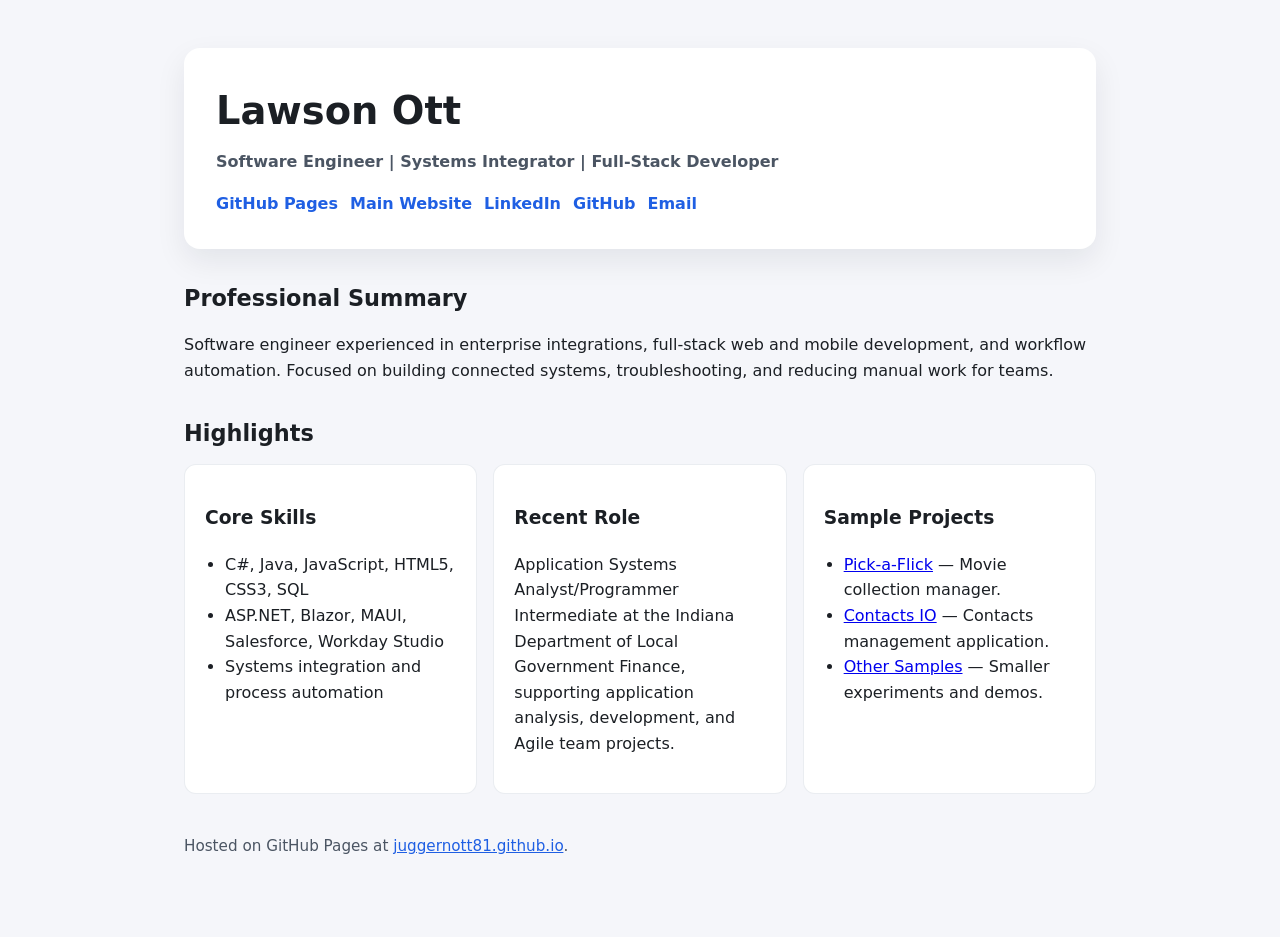
==== index.html @ 73c179c1 "feat: add GitHub Pages entrypoint Co-authored-by: JuggernOtt81 <34386218+JuggernOtt81@users.noreply." ====
<!doctype html>
<html lang="en">
  <head>
    <meta charset="utf-8" />
    <meta name="viewport" content="width=device-width, initial-scale=1" />
    <title>Lawson Ott | Software Engineer</title>
    <style>
      :root {
        color-scheme: light;
        --accent: #1f5fe3;
        --text: #1b1f24;
        --muted: #4b5563;
        --surface: #ffffff;
        --background: #f5f6fa;
      }
      * {
        box-sizing: border-box;
      }
      body {
        margin: 0;
        font-family: "Segoe UI", system-ui, -apple-system, sans-serif;
        background: var(--background);
        color: var(--text);
        line-height: 1.6;
      }
      main {
        max-width: 960px;
        margin: 0 auto;
        padding: 48px 24px 64px;
      }
      header {
        background: var(--surface);
        padding: 32px;
        border-radius: 16px;
        box-shadow: 0 12px 30px rgba(15, 23, 42, 0.08);
      }
      h1 {
        margin: 0 0 8px;
        font-size: clamp(2rem, 3vw, 2.75rem);
      }
      .tagline {
        margin: 0 0 16px;
        font-weight: 600;
        color: var(--muted);
      }
      .links {
        display: flex;
        flex-wrap: wrap;
        gap: 12px;
      }
      .links a {
        color: var(--accent);
        text-decoration: none;
        font-weight: 600;
      }
      section {
        margin-top: 32px;
      }
      h2 {
        margin-bottom: 12px;
        font-size: 1.4rem;
      }
      ul {
        margin: 0;
        padding-left: 20px;
      }
      .cards {
        display: grid;
        gap: 16px;
        grid-template-columns: repeat(auto-fit, minmax(240px, 1fr));
      }
      .card {
        background: var(--surface);
        padding: 20px;
        border-radius: 12px;
        border: 1px solid rgba(148, 163, 184, 0.2);
      }
      footer {
        margin-top: 40px;
        color: var(--muted);
        font-size: 0.95rem;
      }
      footer a {
        color: var(--accent);
      }
    </style>
  </head>
  <body>
    <main>
      <header>
        <h1>Lawson Ott</h1>
        <p class="tagline">Software Engineer | Systems Integrator | Full-Stack Developer</p>
        <div class="links">
          <a href="https://juggernott81.github.io/">GitHub Pages</a>
          <a href="https://juggernott81.com/">Main Website</a>
          <a href="https://www.linkedin.com/in/lawsonott/">LinkedIn</a>
          <a href="https://github.com/JuggernOtt81">GitHub</a>
          <a href="mailto:juggernott81@gmail.com">Email</a>
        </div>
      </header>

      <section>
        <h2>Professional Summary</h2>
        <p>
          Software engineer experienced in enterprise integrations, full-stack web and mobile development,
          and workflow automation. Focused on building connected systems, troubleshooting, and reducing
          manual work for teams.
        </p>
      </section>

      <section>
        <h2>Highlights</h2>
        <div class="cards">
          <div class="card">
            <h3>Core Skills</h3>
            <ul>
              <li>C#, Java, JavaScript, HTML5, CSS3, SQL</li>
              <li>ASP.NET, Blazor, MAUI, Salesforce, Workday Studio</li>
              <li>Systems integration and process automation</li>
            </ul>
          </div>
          <div class="card">
            <h3>Recent Role</h3>
            <p>
              Application Systems Analyst/Programmer Intermediate at the Indiana Department of Local
              Government Finance, supporting application analysis, development, and Agile team projects.
            </p>
          </div>
          <div class="card">
            <h3>Sample Projects</h3>
            <ul>
              <li><a href="https://zoquex.com/pickaflick-intro">Pick-a-Flick</a> — Movie collection manager.</li>
              <li><a href="https://juggernott81.dev/">Contacts IO</a> — Contacts management application.</li>
              <li><a href="https://zoquex.com/">Other Samples</a> — Smaller experiments and demos.</li>
            </ul>
          </div>
        </div>
      </section>

      <footer>
        <p>
          Hosted on GitHub Pages at <a href="https://juggernott81.github.io/">juggernott81.github.io</a>.
        </p>
      </footer>
    </main>
  </body>
</html>
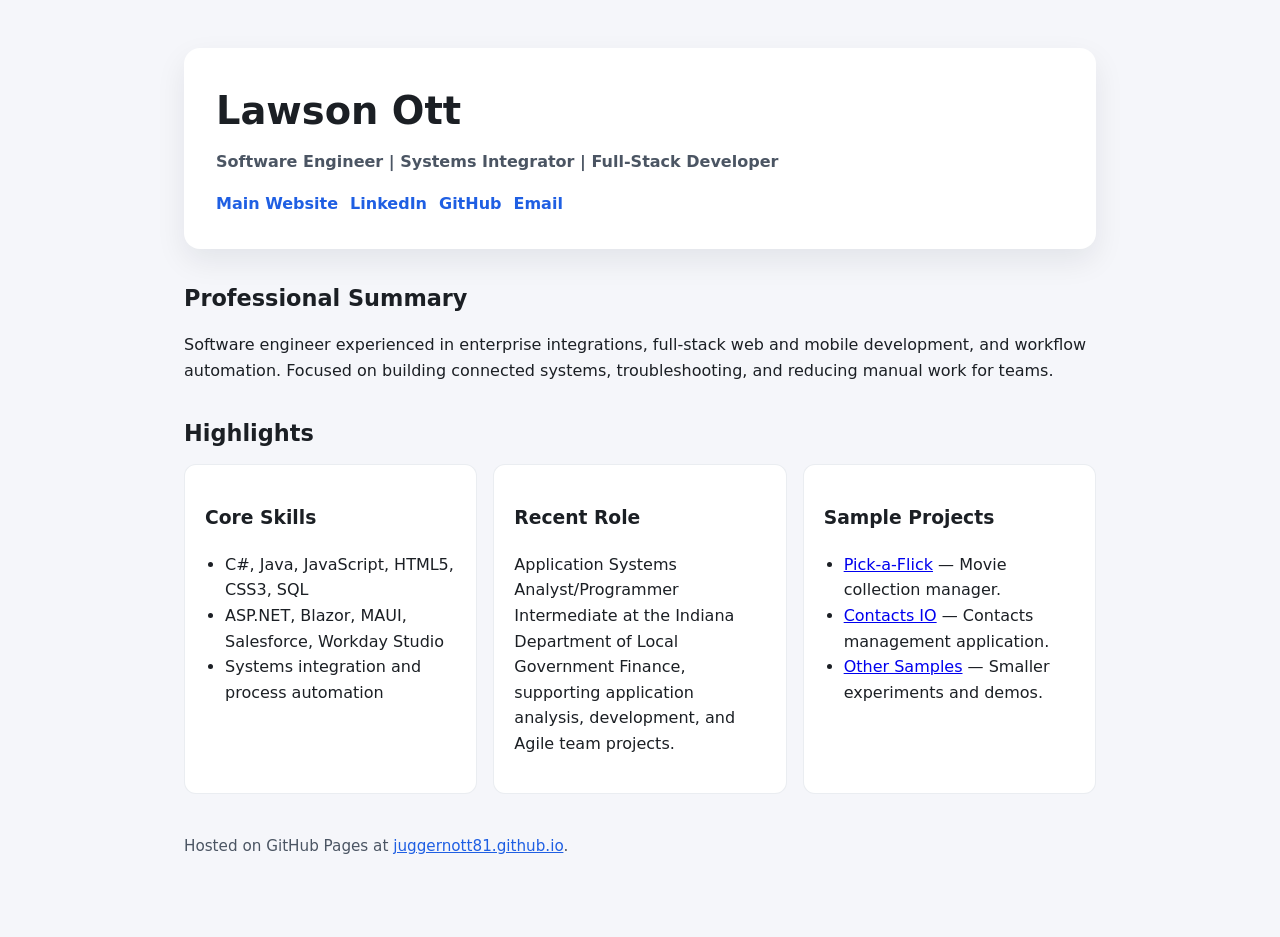
==== commit e571c2fa: "style: refine GitHub Pages theme Co-authored-by: JuggernOtt81 <34386218+JuggernOtt81@users.noreply.g" ====
--- a/index.html
+++ b/index.html
@@ -12,6 +12,20 @@
         --muted: #4b5563;
         --surface: #ffffff;
         --background: #f5f6fa;
+        --border: rgba(148, 163, 184, 0.2);
+        --shadow: 0 12px 30px rgba(15, 23, 42, 0.08);
+      }
+      @media (prefers-color-scheme: dark) {
+        :root {
+          color-scheme: dark;
+          --accent: #7aa2ff;
+          --text: #e2e8f0;
+          --muted: #94a3b8;
+          --surface: #111827;
+          --background: #0f172a;
+          --border: rgba(148, 163, 184, 0.35);
+          --shadow: 0 12px 30px rgba(15, 23, 42, 0.45);
+        }
       }
       * {
         box-sizing: border-box;
@@ -32,7 +46,7 @@
         background: var(--surface);
         padding: 32px;
         border-radius: 16px;
-        box-shadow: 0 12px 30px rgba(15, 23, 42, 0.08);
+        box-shadow: var(--shadow);
       }
       h1 {
         margin: 0 0 8px;
@@ -52,6 +66,10 @@
         color: var(--accent);
         text-decoration: none;
         font-weight: 600;
+      }
+      a:hover,
+      a:focus-visible {
+        text-decoration: underline;
       }
       section {
         margin-top: 32px;
@@ -73,7 +91,7 @@
         background: var(--surface);
         padding: 20px;
         border-radius: 12px;
-        border: 1px solid rgba(148, 163, 184, 0.2);
+        border: 1px solid var(--border);
       }
       footer {
         margin-top: 40px;
@@ -91,7 +109,6 @@
         <h1>Lawson Ott</h1>
         <p class="tagline">Software Engineer | Systems Integrator | Full-Stack Developer</p>
         <div class="links">
-          <a href="https://juggernott81.github.io/">GitHub Pages</a>
           <a href="https://juggernott81.com/">Main Website</a>
           <a href="https://www.linkedin.com/in/lawsonott/">LinkedIn</a>
           <a href="https://github.com/JuggernOtt81">GitHub</a>
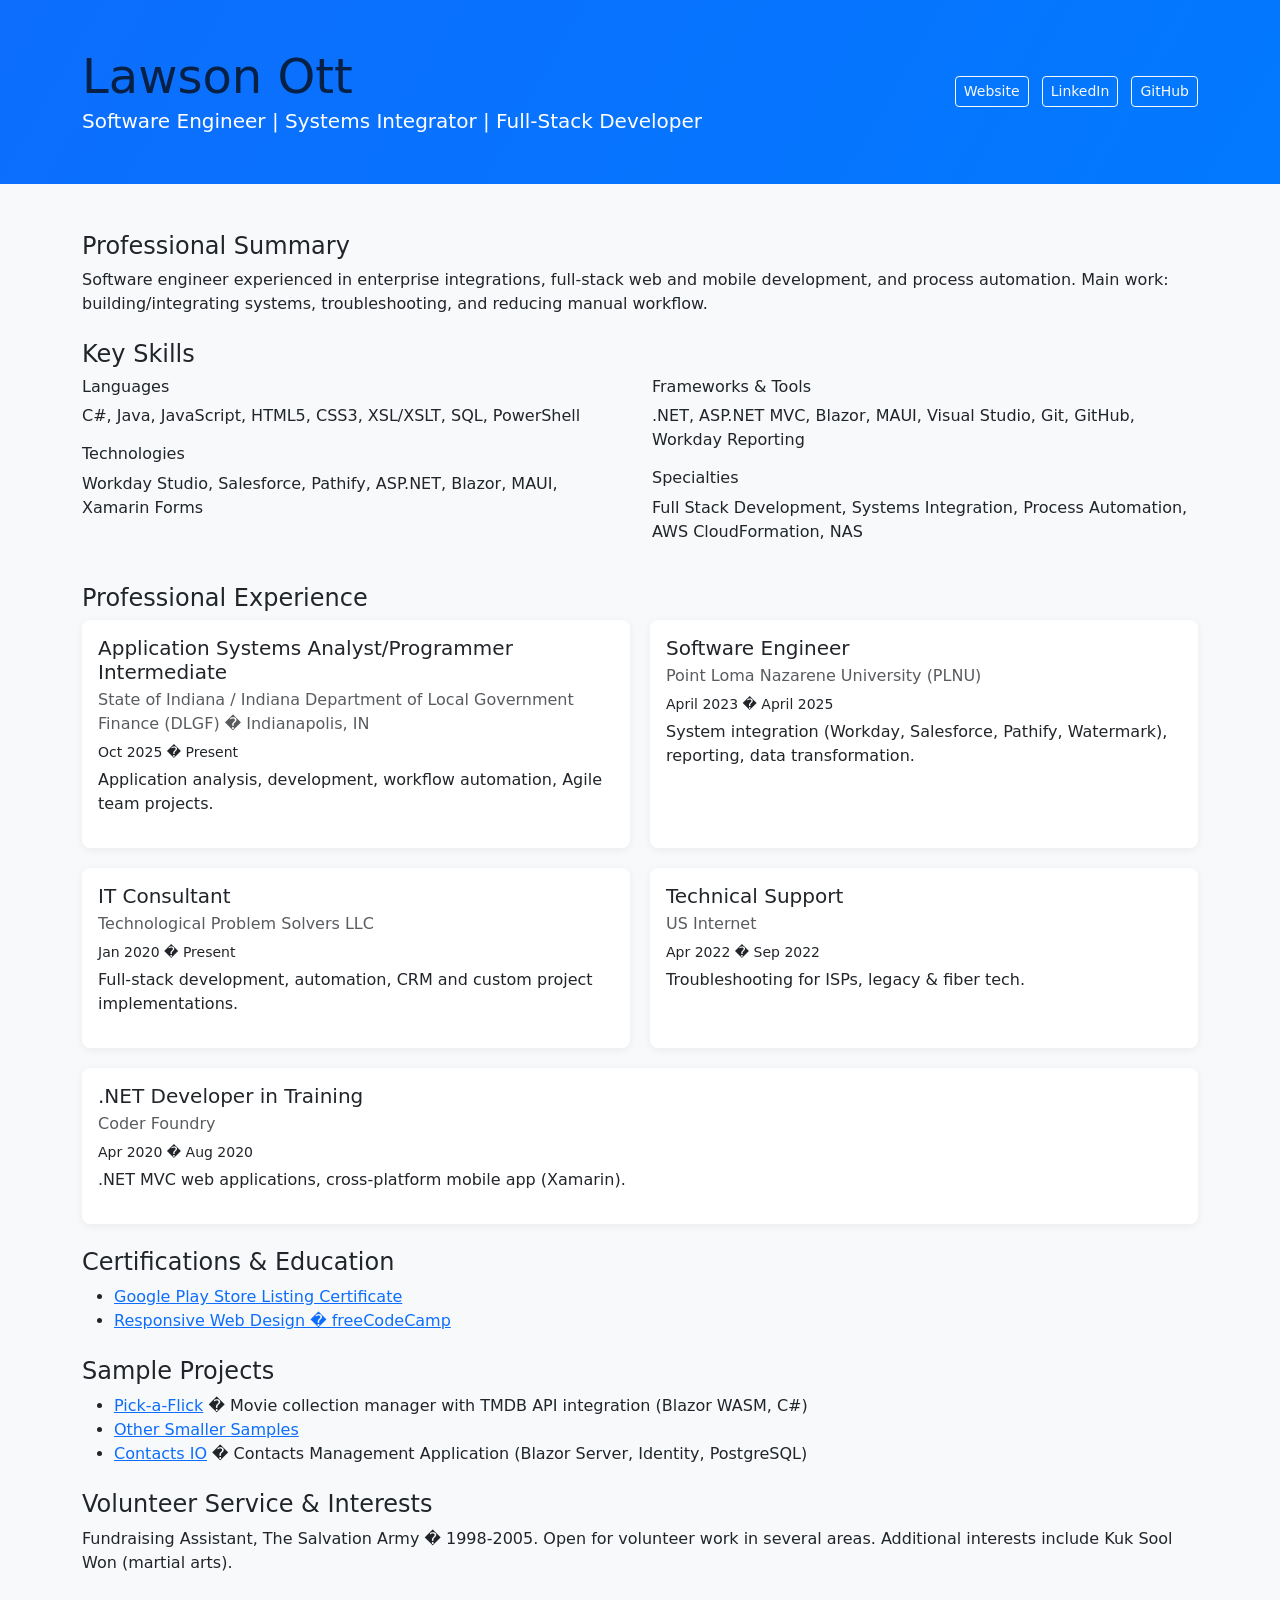
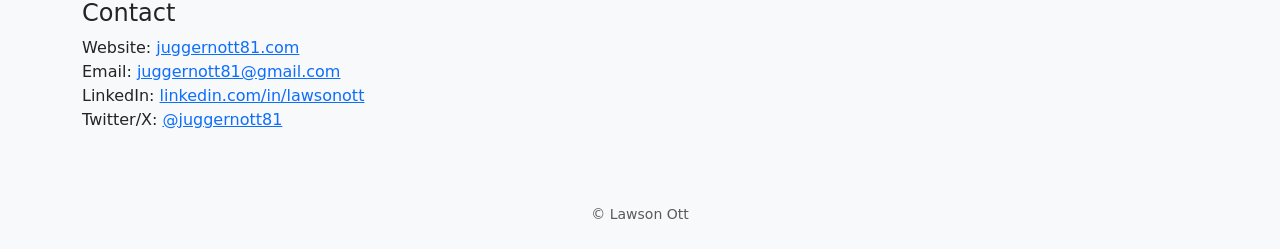
==== commit 3a5eadb2: "new efforts" ====
--- a/index.html
+++ b/index.html
@@ -1,164 +1,131 @@
 <!doctype html>
 <html lang="en">
-  <head>
-    <meta charset="utf-8" />
-    <meta name="viewport" content="width=device-width, initial-scale=1" />
-    <title>Lawson Ott | Software Engineer</title>
-    <style>
-      :root {
-        color-scheme: light;
-        --accent: #1f5fe3;
-        --text: #1b1f24;
-        --muted: #4b5563;
-        --surface: #ffffff;
-        --background: #f5f6fa;
-        --border: rgba(148, 163, 184, 0.2);
-        --shadow: 0 12px 30px rgba(15, 23, 42, 0.08);
-      }
-      @media (prefers-color-scheme: dark) {
-        :root {
-          color-scheme: dark;
-          --accent: #7aa2ff;
-          --text: #e2e8f0;
-          --muted: #94a3b8;
-          --surface: #111827;
-          --background: #0f172a;
-          --border: rgba(148, 163, 184, 0.35);
-          --shadow: 0 12px 30px rgba(15, 23, 42, 0.45);
-        }
-      }
-      * {
-        box-sizing: border-box;
-      }
-      body {
-        margin: 0;
-        font-family: "Segoe UI", system-ui, -apple-system, sans-serif;
-        background: var(--background);
-        color: var(--text);
-        line-height: 1.6;
-      }
-      main {
-        max-width: 960px;
-        margin: 0 auto;
-        padding: 48px 24px 64px;
-      }
-      header {
-        background: var(--surface);
-        padding: 32px;
-        border-radius: 16px;
-        box-shadow: var(--shadow);
-      }
-      h1 {
-        margin: 0 0 8px;
-        font-size: clamp(2rem, 3vw, 2.75rem);
-      }
-      .tagline {
-        margin: 0 0 16px;
-        font-weight: 600;
-        color: var(--muted);
-      }
-      .links {
-        display: flex;
-        flex-wrap: wrap;
-        gap: 12px;
-      }
-      .links a {
-        color: var(--accent);
-        text-decoration: none;
-        font-weight: 600;
-      }
-      a:hover,
-      a:focus-visible {
-        text-decoration: underline;
-      }
-      section {
-        margin-top: 32px;
-      }
-      h2 {
-        margin-bottom: 12px;
-        font-size: 1.4rem;
-      }
-      ul {
-        margin: 0;
-        padding-left: 20px;
-      }
-      .cards {
-        display: grid;
-        gap: 16px;
-        grid-template-columns: repeat(auto-fit, minmax(240px, 1fr));
-      }
-      .card {
-        background: var(--surface);
-        padding: 20px;
-        border-radius: 12px;
-        border: 1px solid var(--border);
-      }
-      footer {
-        margin-top: 40px;
-        color: var(--muted);
-        font-size: 0.95rem;
-      }
-      footer a {
-        color: var(--accent);
-      }
-    </style>
-  </head>
-  <body>
-    <main>
-      <header>
-        <h1>Lawson Ott</h1>
-        <p class="tagline">Software Engineer | Systems Integrator | Full-Stack Developer</p>
-        <div class="links">
-          <a href="https://juggernott81.com/">Main Website</a>
-          <a href="https://www.linkedin.com/in/lawsonott/">LinkedIn</a>
-          <a href="https://github.com/JuggernOtt81">GitHub</a>
-          <a href="mailto:juggernott81@gmail.com">Email</a>
+<head>
+  <meta charset="utf-8">
+  <meta name="viewport" content="width=device-width, initial-scale=1">
+  <title>Lawson Ott � Software Engineer</title>
+  <link href="https://cdn.jsdelivr.net/npm/bootstrap@5.3.2/dist/css/bootstrap.min.css" rel="stylesheet">
+  <link href="assets/css/style.css" rel="stylesheet">
+</head>
+<body>
+  <header class="bg-primary text-white py-5">
+    <div class="container">
+      <div class="row align-items-center">
+        <div class="col-md-8">
+          <h1 class="display-5 mb-0">Lawson Ott</h1>
+          <p class="lead mb-0">Software Engineer | Systems Integrator | Full-Stack Developer</p>
         </div>
-      </header>
+        <div class="col-md-4 text-md-end mt-3 mt-md-0">
+          <a class="btn btn-outline-light btn-sm me-2" href="https://juggernott81.com/" target="_blank" rel="noopener">Website</a>
+          <a class="btn btn-outline-light btn-sm me-2" href="https://www.linkedin.com/in/lawsonott/" target="_blank" rel="noopener">LinkedIn</a>
+          <a class="btn btn-outline-light btn-sm" href="https://github.com/JuggernOtt81" target="_blank" rel="noopener">GitHub</a>
+        </div>
+      </div>
+    </div>
+  </header>
 
-      <section>
-        <h2>Professional Summary</h2>
-        <p>
-          Software engineer experienced in enterprise integrations, full-stack web and mobile development,
-          and workflow automation. Focused on building connected systems, troubleshooting, and reducing
-          manual work for teams.
-        </p>
-      </section>
+  <main class="container my-5">
+    <section class="mb-4">
+      <h2 class="h4">Professional Summary</h2>
+      <p>Software engineer experienced in enterprise integrations, full-stack web and mobile development, and process automation. Main work: building/integrating systems, troubleshooting, and reducing manual workflow.</p>
+    </section>
 
-      <section>
-        <h2>Highlights</h2>
-        <div class="cards">
-          <div class="card">
-            <h3>Core Skills</h3>
-            <ul>
-              <li>C#, Java, JavaScript, HTML5, CSS3, SQL</li>
-              <li>ASP.NET, Blazor, MAUI, Salesforce, Workday Studio</li>
-              <li>Systems integration and process automation</li>
-            </ul>
-          </div>
-          <div class="card">
-            <h3>Recent Role</h3>
-            <p>
-              Application Systems Analyst/Programmer Intermediate at the Indiana Department of Local
-              Government Finance, supporting application analysis, development, and Agile team projects.
-            </p>
-          </div>
-          <div class="card">
-            <h3>Sample Projects</h3>
-            <ul>
-              <li><a href="https://zoquex.com/pickaflick-intro">Pick-a-Flick</a> — Movie collection manager.</li>
-              <li><a href="https://juggernott81.dev/">Contacts IO</a> — Contacts management application.</li>
-              <li><a href="https://zoquex.com/">Other Samples</a> — Smaller experiments and demos.</li>
-            </ul>
-          </div>
+    <section class="mb-4">
+      <h2 class="h4">Key Skills</h2>
+      <div class="row">
+        <div class="col-sm-6">
+          <h3 class="h6">Languages</h3>
+          <p>C#, Java, JavaScript, HTML5, CSS3, XSL/XSLT, SQL, PowerShell</p>
+
+          <h3 class="h6 mt-3">Technologies</h3>
+          <p>Workday Studio, Salesforce, Pathify, ASP.NET, Blazor, MAUI, Xamarin Forms</p>
         </div>
-      </section>
+        <div class="col-sm-6">
+          <h3 class="h6">Frameworks & Tools</h3>
+          <p>.NET, ASP.NET MVC, Blazor, MAUI, Visual Studio, Git, GitHub, Workday Reporting</p>
 
-      <footer>
-        <p>
-          Hosted on GitHub Pages at <a href="https://juggernott81.github.io/">juggernott81.github.io</a>.
-        </p>
-      </footer>
-    </main>
-  </body>
+          <h3 class="h6 mt-3">Specialties</h3>
+          <p>Full Stack Development, Systems Integration, Process Automation, AWS CloudFormation, NAS</p>
+        </div>
+      </div>
+    </section>
+
+    <section class="mb-4">
+      <h2 class="h4">Professional Experience</h2>
+
+      <div class="timeline">
+        <div class="timeline-item">
+          <h3 class="h5 mb-1">Application Systems Analyst/Programmer Intermediate</h3>
+          <p class="text-muted mb-1">State of Indiana / Indiana Department of Local Government Finance (DLGF) � Indianapolis, IN</p>
+          <p class="mb-1"><small>Oct 2025 � Present</small></p>
+          <p>Application analysis, development, workflow automation, Agile team projects.</p>
+        </div>
+
+        <div class="timeline-item">
+          <h3 class="h5 mb-1">Software Engineer</h3>
+          <p class="text-muted mb-1">Point Loma Nazarene University (PLNU)</p>
+          <p class="mb-1"><small>April 2023 � April 2025</small></p>
+          <p>System integration (Workday, Salesforce, Pathify, Watermark), reporting, data transformation.</p>
+        </div>
+
+        <div class="timeline-item">
+          <h3 class="h5 mb-1">IT Consultant</h3>
+          <p class="text-muted mb-1">Technological Problem Solvers LLC</p>
+          <p class="mb-1"><small>Jan 2020 � Present</small></p>
+          <p>Full-stack development, automation, CRM and custom project implementations.</p>
+        </div>
+
+        <div class="timeline-item">
+          <h3 class="h5 mb-1">Technical Support</h3>
+          <p class="text-muted mb-1">US Internet</p>
+          <p class="mb-1"><small>Apr 2022 � Sep 2022</small></p>
+          <p>Troubleshooting for ISPs, legacy & fiber tech.</p>
+        </div>
+
+        <div class="timeline-item">
+          <h3 class="h5 mb-1">.NET Developer in Training</h3>
+          <p class="text-muted mb-1">Coder Foundry</p>
+          <p class="mb-1"><small>Apr 2020 � Aug 2020</small></p>
+          <p>.NET MVC web applications, cross-platform mobile app (Xamarin).</p>
+        </div>
+      </div>
+    </section>
+
+    <section class="mb-4">
+      <h2 class="h4">Certifications & Education</h2>
+      <ul>
+        <li><a href="https://www.credential.net/8308c37b-ae6b-407c-aced-6a8b1a655437#acc.amAVeRTX" target="_blank" rel="noopener">Google Play Store Listing Certificate</a></li>
+        <li><a href="https://www.freecodecamp.org/certification/juggernott81/responsive-web-design" target="_blank" rel="noopener">Responsive Web Design � freeCodeCamp</a></li>
+      </ul>
+    </section>
+
+    <section class="mb-4">
+      <h2 class="h4">Sample Projects</h2>
+      <ul>
+        <li><a href="https://zoquex.com/pickaflick-intro" target="_blank" rel="noopener">Pick-a-Flick</a> � Movie collection manager with TMDB API integration (Blazor WASM, C#)</li>
+        <li><a href="https://zoquex.com/" target="_blank" rel="noopener">Other Smaller Samples</a></li>
+        <li><a href="https://juggernott81.dev/" target="_blank" rel="noopener">Contacts IO</a> � Contacts Management Application (Blazor Server, Identity, PostgreSQL)</li>
+      </ul>
+    </section>
+
+    <section class="mb-4">
+      <h2 class="h4">Volunteer Service & Interests</h2>
+      <p>Fundraising Assistant, The Salvation Army � 1998-2005. Open for volunteer work in several areas. Additional interests include Kuk Sool Won (martial arts).</p>
+    </section>
+
+    <section class="mb-4">
+      <h2 class="h4">Contact</h2>
+      <p>Website: <a href="https://juggernott81.com/" target="_blank" rel="noopener">juggernott81.com</a><br>
+      Email: <a href="mailto:juggernott81@gmail.com">juggernott81@gmail.com</a><br>
+      LinkedIn: <a href="https://linkedin.com/in/lawsonott" target="_blank" rel="noopener">linkedin.com/in/lawsonott</a><br>
+      Twitter/X: <a href="https://twitter.com/juggernott81" target="_blank" rel="noopener">@juggernott81</a></p>
+    </section>
+  </main>
+
+  <footer class="bg-light py-4">
+    <div class="container text-center small text-muted">&copy; Lawson Ott</div>
+  </footer>
+
+  <script src="https://cdn.jsdelivr.net/npm/bootstrap@5.3.2/dist/js/bootstrap.bundle.min.js"></script>
+</body>
 </html>
--- a/assets/css/style.css
+++ b/assets/css/style.css
@@ -0,0 +1,8 @@
+:root{--bg:#f8f9fa;--accent:#0d6efd}
+body{background:var(--bg);font-family:Inter, system-ui, -apple-system, "Segoe UI", Roboto, "Helvetica Neue", Arial}
+header{background:linear-gradient(120deg,rgba(13,110,253,.9),rgba(0,123,255,.85));}
+.timeline{display:flex;flex-direction:column;gap:1.25rem}
+.timeline-item{background:#fff;border-radius:.5rem;padding:1rem;box-shadow:0 2px 8px rgba(16,24,40,.06)}
+h1,h2,h3{color:#072146}
+a{color:var(--accent)}
+@media(min-width:768px){.timeline{flex-direction:row;flex-wrap:wrap}.timeline-item{flex:1 1 calc(50% - .75rem)}}
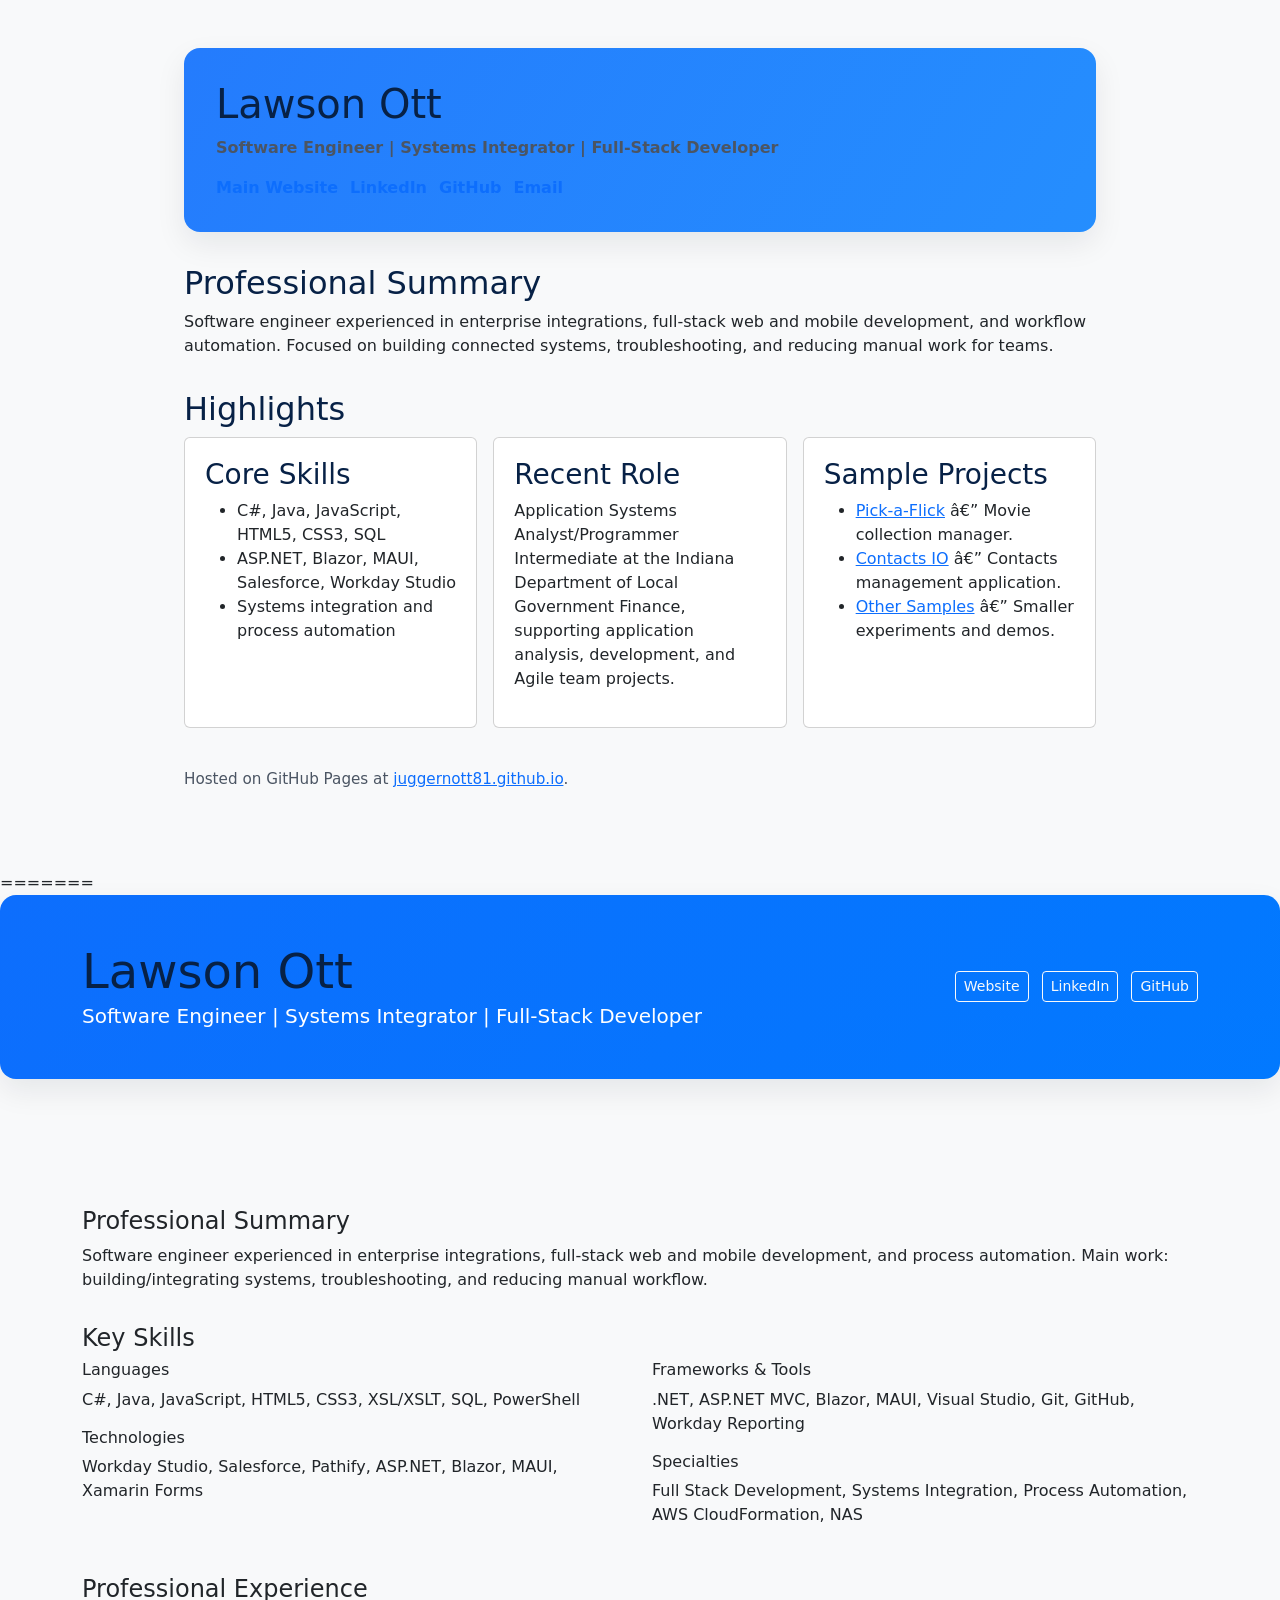
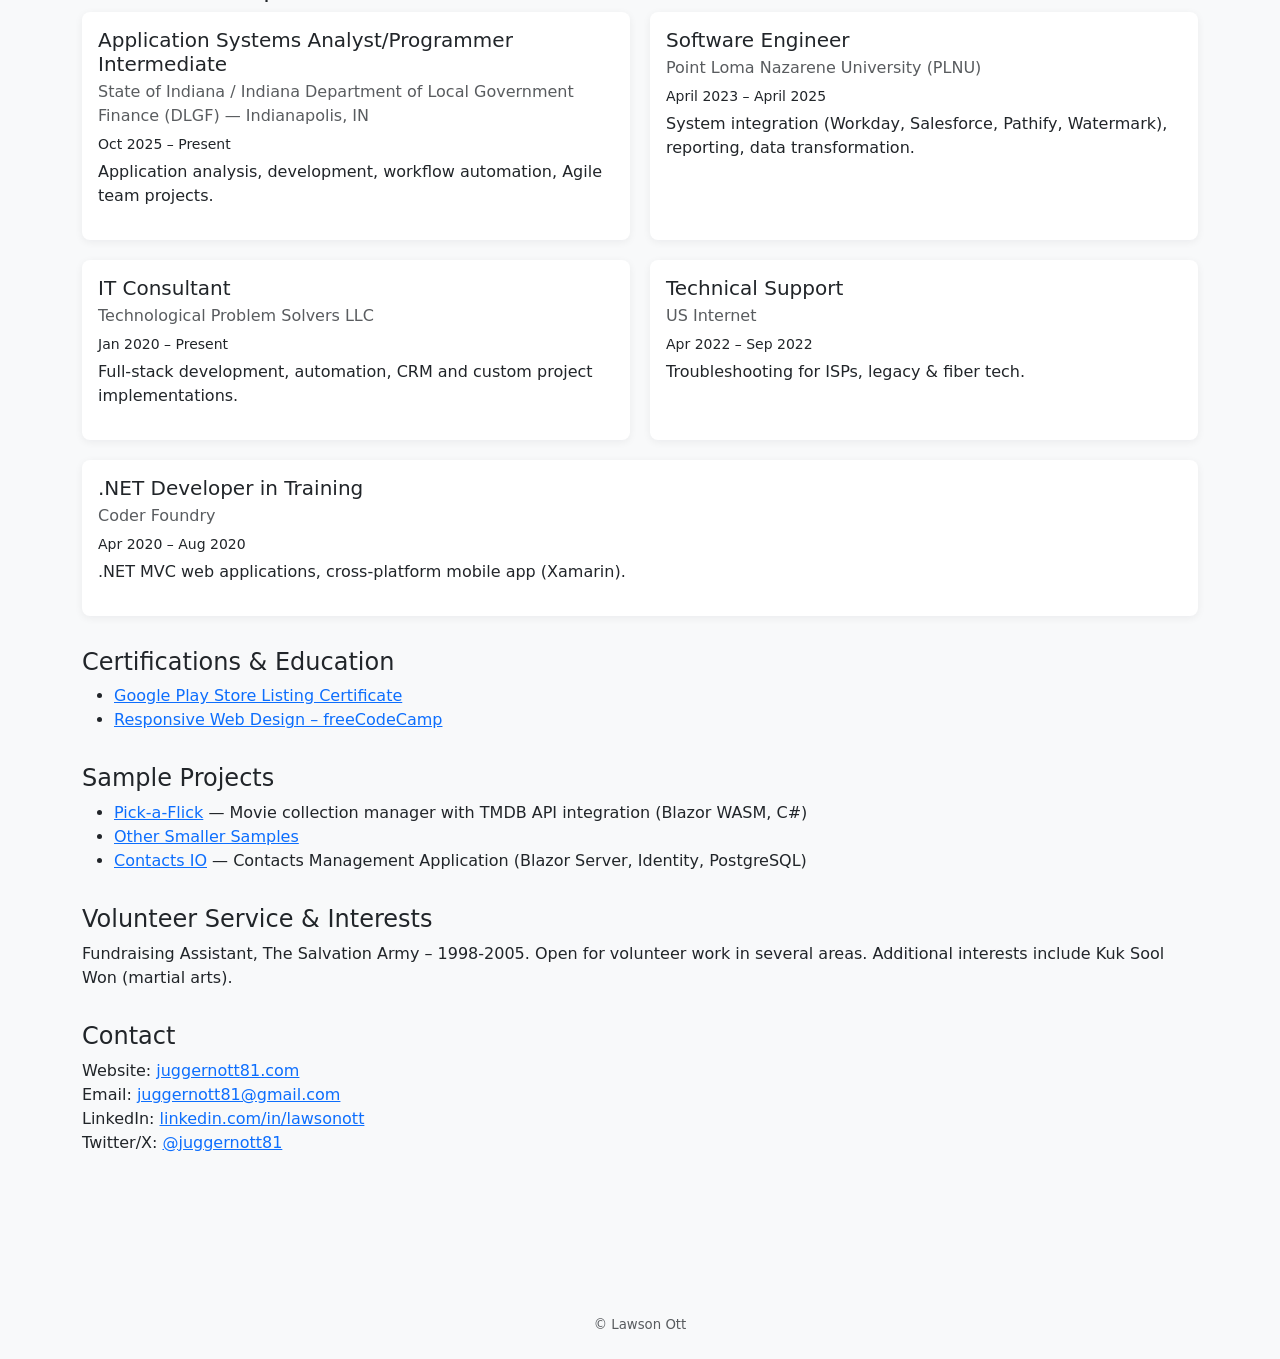
==== commit 0a69fb5e: "Merge branch 'main' into copilot/set-up-hosting" ====
--- a/index.html
+++ b/index.html
@@ -1,9 +1,171 @@
 <!doctype html>
 <html lang="en">
+  <head>
+    <meta charset="utf-8" />
+    <meta name="viewport" content="width=device-width, initial-scale=1" />
+    <title>Lawson Ott | Software Engineer</title>
+    <style>
+      :root {
+        color-scheme: light;
+        --accent: #1f5fe3;
+        --text: #1b1f24;
+        --muted: #4b5563;
+        --surface: #ffffff;
+        --background: #f5f6fa;
+        --border: rgba(148, 163, 184, 0.2);
+        --shadow: 0 12px 30px rgba(15, 23, 42, 0.08);
+      }
+      @media (prefers-color-scheme: dark) {
+        :root {
+          color-scheme: dark;
+          --accent: #7aa2ff;
+          --text: #e2e8f0;
+          --muted: #94a3b8;
+          --surface: #111827;
+          --background: #0f172a;
+          --border: rgba(148, 163, 184, 0.35);
+          --shadow: 0 12px 30px rgba(15, 23, 42, 0.45);
+        }
+      }
+      * {
+        box-sizing: border-box;
+      }
+      body {
+        margin: 0;
+        font-family: "Segoe UI", system-ui, -apple-system, sans-serif;
+        background: var(--background);
+        color: var(--text);
+        line-height: 1.6;
+      }
+      main {
+        max-width: 960px;
+        margin: 0 auto;
+        padding: 48px 24px 64px;
+      }
+      header {
+        background: var(--surface);
+        padding: 32px;
+        border-radius: 16px;
+        box-shadow: var(--shadow);
+      }
+      h1 {
+        margin: 0 0 8px;
+        font-size: clamp(2rem, 3vw, 2.75rem);
+      }
+      .tagline {
+        margin: 0 0 16px;
+        font-weight: 600;
+        color: var(--muted);
+      }
+      .links {
+        display: flex;
+        flex-wrap: wrap;
+        gap: 12px;
+      }
+      .links a {
+        color: var(--accent);
+        text-decoration: none;
+        font-weight: 600;
+      }
+      a:hover,
+      a:focus-visible {
+        text-decoration: underline;
+      }
+      section {
+        margin-top: 32px;
+      }
+      h2 {
+        margin-bottom: 12px;
+        font-size: 1.4rem;
+      }
+      ul {
+        margin: 0;
+        padding-left: 20px;
+      }
+      .cards {
+        display: grid;
+        gap: 16px;
+        grid-template-columns: repeat(auto-fit, minmax(240px, 1fr));
+      }
+      .card {
+        background: var(--surface);
+        padding: 20px;
+        border-radius: 12px;
+        border: 1px solid var(--border);
+      }
+      footer {
+        margin-top: 40px;
+        color: var(--muted);
+        font-size: 0.95rem;
+      }
+      footer a {
+        color: var(--accent);
+      }
+    </style>
+  </head>
+  <body>
+    <main>
+      <header>
+        <h1>Lawson Ott</h1>
+        <p class="tagline">Software Engineer | Systems Integrator | Full-Stack Developer</p>
+        <div class="links">
+          <a href="https://juggernott81.com/">Main Website</a>
+          <a href="https://www.linkedin.com/in/lawsonott/">LinkedIn</a>
+          <a href="https://github.com/JuggernOtt81">GitHub</a>
+          <a href="mailto:juggernott81@gmail.com">Email</a>
+        </div>
+      </header>
+
+      <section>
+        <h2>Professional Summary</h2>
+        <p>
+          Software engineer experienced in enterprise integrations, full-stack web and mobile development,
+          and workflow automation. Focused on building connected systems, troubleshooting, and reducing
+          manual work for teams.
+        </p>
+      </section>
+
+      <section>
+        <h2>Highlights</h2>
+        <div class="cards">
+          <div class="card">
+            <h3>Core Skills</h3>
+            <ul>
+              <li>C#, Java, JavaScript, HTML5, CSS3, SQL</li>
+              <li>ASP.NET, Blazor, MAUI, Salesforce, Workday Studio</li>
+              <li>Systems integration and process automation</li>
+            </ul>
+          </div>
+          <div class="card">
+            <h3>Recent Role</h3>
+            <p>
+              Application Systems Analyst/Programmer Intermediate at the Indiana Department of Local
+              Government Finance, supporting application analysis, development, and Agile team projects.
+            </p>
+          </div>
+          <div class="card">
+            <h3>Sample Projects</h3>
+            <ul>
+              <li><a href="https://zoquex.com/pickaflick-intro">Pick-a-Flick</a> â€” Movie collection manager.</li>
+              <li><a href="https://juggernott81.dev/">Contacts IO</a> â€” Contacts management application.</li>
+              <li><a href="https://zoquex.com/">Other Samples</a> â€” Smaller experiments and demos.</li>
+            </ul>
+          </div>
+        </div>
+      </section>
+
+      <footer>
+        <p>
+          Hosted on GitHub Pages at <a href="https://juggernott81.github.io/">juggernott81.github.io</a>.
+        </p>
+      </footer>
+    </main>
+  </body>
+=======
 <head>
   <meta charset="utf-8">
   <meta name="viewport" content="width=device-width, initial-scale=1">
-  <title>Lawson Ott � Software Engineer</title>
+  <title>Lawson Ott — Software Engineer</title>
   <link href="https://cdn.jsdelivr.net/npm/bootstrap@5.3.2/dist/css/bootstrap.min.css" rel="stylesheet">
   <link href="assets/css/style.css" rel="stylesheet">
 </head>
@@ -56,36 +218,36 @@
       <div class="timeline">
         <div class="timeline-item">
           <h3 class="h5 mb-1">Application Systems Analyst/Programmer Intermediate</h3>
-          <p class="text-muted mb-1">State of Indiana / Indiana Department of Local Government Finance (DLGF) � Indianapolis, IN</p>
-          <p class="mb-1"><small>Oct 2025 � Present</small></p>
+          <p class="text-muted mb-1">State of Indiana / Indiana Department of Local Government Finance (DLGF) — Indianapolis, IN</p>
+          <p class="mb-1"><small>Oct 2025 – Present</small></p>
           <p>Application analysis, development, workflow automation, Agile team projects.</p>
         </div>
 
         <div class="timeline-item">
           <h3 class="h5 mb-1">Software Engineer</h3>
           <p class="text-muted mb-1">Point Loma Nazarene University (PLNU)</p>
-          <p class="mb-1"><small>April 2023 � April 2025</small></p>
+          <p class="mb-1"><small>April 2023 – April 2025</small></p>
           <p>System integration (Workday, Salesforce, Pathify, Watermark), reporting, data transformation.</p>
         </div>
 
         <div class="timeline-item">
           <h3 class="h5 mb-1">IT Consultant</h3>
           <p class="text-muted mb-1">Technological Problem Solvers LLC</p>
-          <p class="mb-1"><small>Jan 2020 � Present</small></p>
+          <p class="mb-1"><small>Jan 2020 – Present</small></p>
           <p>Full-stack development, automation, CRM and custom project implementations.</p>
         </div>
 
         <div class="timeline-item">
           <h3 class="h5 mb-1">Technical Support</h3>
           <p class="text-muted mb-1">US Internet</p>
-          <p class="mb-1"><small>Apr 2022 � Sep 2022</small></p>
+          <p class="mb-1"><small>Apr 2022 – Sep 2022</small></p>
           <p>Troubleshooting for ISPs, legacy & fiber tech.</p>
         </div>
 
         <div class="timeline-item">
           <h3 class="h5 mb-1">.NET Developer in Training</h3>
           <p class="text-muted mb-1">Coder Foundry</p>
-          <p class="mb-1"><small>Apr 2020 � Aug 2020</small></p>
+          <p class="mb-1"><small>Apr 2020 – Aug 2020</small></p>
           <p>.NET MVC web applications, cross-platform mobile app (Xamarin).</p>
         </div>
       </div>
@@ -95,22 +257,22 @@
       <h2 class="h4">Certifications & Education</h2>
       <ul>
         <li><a href="https://www.credential.net/8308c37b-ae6b-407c-aced-6a8b1a655437#acc.amAVeRTX" target="_blank" rel="noopener">Google Play Store Listing Certificate</a></li>
-        <li><a href="https://www.freecodecamp.org/certification/juggernott81/responsive-web-design" target="_blank" rel="noopener">Responsive Web Design � freeCodeCamp</a></li>
+        <li><a href="https://www.freecodecamp.org/certification/juggernott81/responsive-web-design" target="_blank" rel="noopener">Responsive Web Design – freeCodeCamp</a></li>
       </ul>
     </section>
 
     <section class="mb-4">
       <h2 class="h4">Sample Projects</h2>
       <ul>
-        <li><a href="https://zoquex.com/pickaflick-intro" target="_blank" rel="noopener">Pick-a-Flick</a> � Movie collection manager with TMDB API integration (Blazor WASM, C#)</li>
+        <li><a href="https://zoquex.com/pickaflick-intro" target="_blank" rel="noopener">Pick-a-Flick</a> — Movie collection manager with TMDB API integration (Blazor WASM, C#)</li>
         <li><a href="https://zoquex.com/" target="_blank" rel="noopener">Other Smaller Samples</a></li>
-        <li><a href="https://juggernott81.dev/" target="_blank" rel="noopener">Contacts IO</a> � Contacts Management Application (Blazor Server, Identity, PostgreSQL)</li>
+        <li><a href="https://juggernott81.dev/" target="_blank" rel="noopener">Contacts IO</a> — Contacts Management Application (Blazor Server, Identity, PostgreSQL)</li>
       </ul>
     </section>
 
     <section class="mb-4">
       <h2 class="h4">Volunteer Service & Interests</h2>
-      <p>Fundraising Assistant, The Salvation Army � 1998-2005. Open for volunteer work in several areas. Additional interests include Kuk Sool Won (martial arts).</p>
+      <p>Fundraising Assistant, The Salvation Army – 1998-2005. Open for volunteer work in several areas. Additional interests include Kuk Sool Won (martial arts).</p>
     </section>
 
     <section class="mb-4">
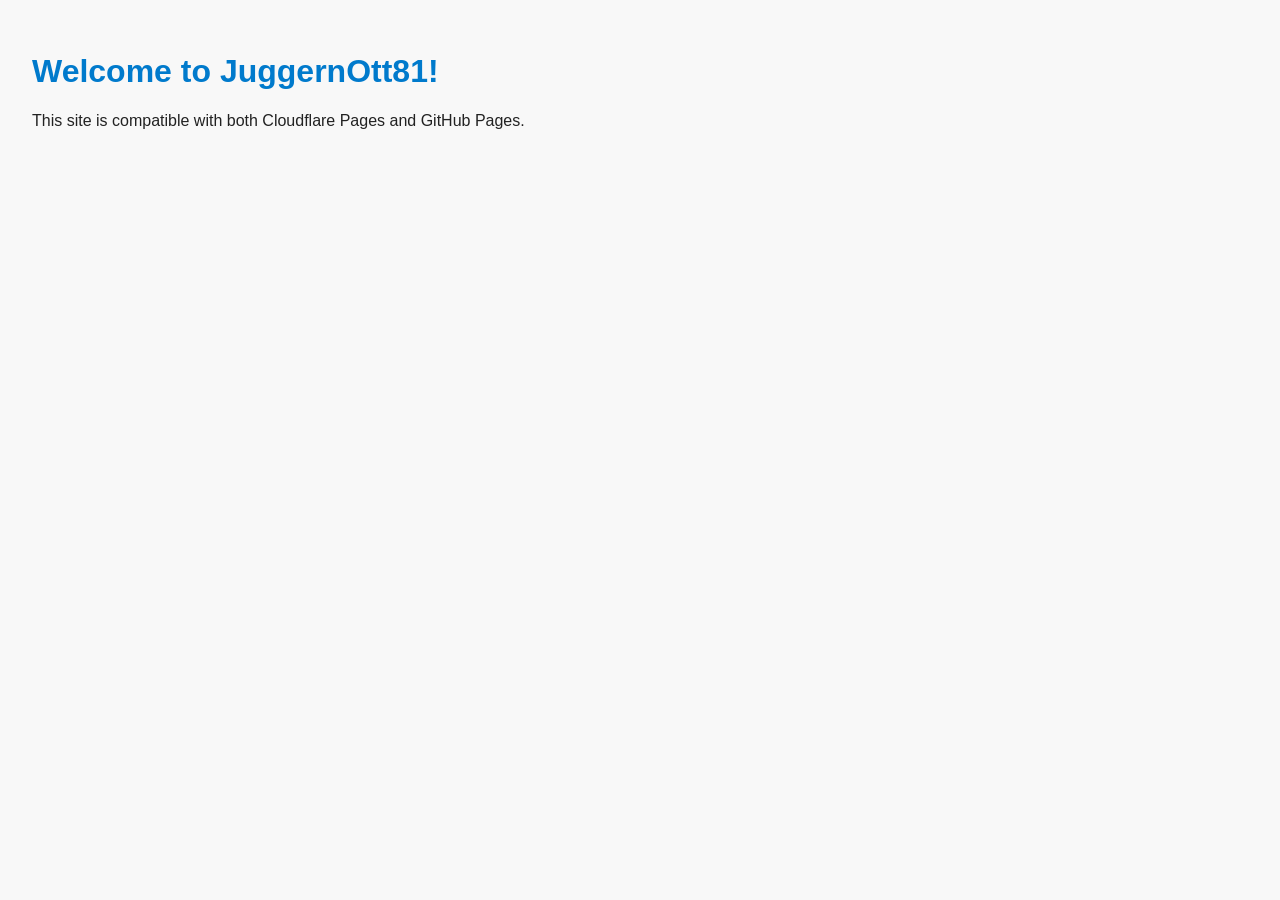
==== commit b216d4d8: "00.00" ====
--- a/index.html
+++ b/index.html
@@ -1,293 +1,13 @@
-<!doctype html>
+<!DOCTYPE html>
 <html lang="en">
-  <head>
-    <meta charset="utf-8" />
-    <meta name="viewport" content="width=device-width, initial-scale=1" />
-    <title>Lawson Ott | Software Engineer</title>
-    <style>
-      :root {
-        color-scheme: light;
-        --accent: #1f5fe3;
-        --text: #1b1f24;
-        --muted: #4b5563;
-        --surface: #ffffff;
-        --background: #f5f6fa;
-        --border: rgba(148, 163, 184, 0.2);
-        --shadow: 0 12px 30px rgba(15, 23, 42, 0.08);
-      }
-      @media (prefers-color-scheme: dark) {
-        :root {
-          color-scheme: dark;
-          --accent: #7aa2ff;
-          --text: #e2e8f0;
-          --muted: #94a3b8;
-          --surface: #111827;
-          --background: #0f172a;
-          --border: rgba(148, 163, 184, 0.35);
-          --shadow: 0 12px 30px rgba(15, 23, 42, 0.45);
-        }
-      }
-      * {
-        box-sizing: border-box;
-      }
-      body {
-        margin: 0;
-        font-family: "Segoe UI", system-ui, -apple-system, sans-serif;
-        background: var(--background);
-        color: var(--text);
-        line-height: 1.6;
-      }
-      main {
-        max-width: 960px;
-        margin: 0 auto;
-        padding: 48px 24px 64px;
-      }
-      header {
-        background: var(--surface);
-        padding: 32px;
-        border-radius: 16px;
-        box-shadow: var(--shadow);
-      }
-      h1 {
-        margin: 0 0 8px;
-        font-size: clamp(2rem, 3vw, 2.75rem);
-      }
-      .tagline {
-        margin: 0 0 16px;
-        font-weight: 600;
-        color: var(--muted);
-      }
-      .links {
-        display: flex;
-        flex-wrap: wrap;
-        gap: 12px;
-      }
-      .links a {
-        color: var(--accent);
-        text-decoration: none;
-        font-weight: 600;
-      }
-      a:hover,
-      a:focus-visible {
-        text-decoration: underline;
-      }
-      section {
-        margin-top: 32px;
-      }
-      h2 {
-        margin-bottom: 12px;
-        font-size: 1.4rem;
-      }
-      ul {
-        margin: 0;
-        padding-left: 20px;
-      }
-      .cards {
-        display: grid;
-        gap: 16px;
-        grid-template-columns: repeat(auto-fit, minmax(240px, 1fr));
-      }
-      .card {
-        background: var(--surface);
-        padding: 20px;
-        border-radius: 12px;
-        border: 1px solid var(--border);
-      }
-      footer {
-        margin-top: 40px;
-        color: var(--muted);
-        font-size: 0.95rem;
-      }
-      footer a {
-        color: var(--accent);
-      }
-    </style>
-  </head>
-  <body>
-    <main>
-      <header>
-        <h1>Lawson Ott</h1>
-        <p class="tagline">Software Engineer | Systems Integrator | Full-Stack Developer</p>
-        <div class="links">
-          <a href="https://juggernott81.com/">Main Website</a>
-          <a href="https://www.linkedin.com/in/lawsonott/">LinkedIn</a>
-          <a href="https://github.com/JuggernOtt81">GitHub</a>
-          <a href="mailto:juggernott81@gmail.com">Email</a>
-        </div>
-      </header>
-
-      <section>
-        <h2>Professional Summary</h2>
-        <p>
-          Software engineer experienced in enterprise integrations, full-stack web and mobile development,
-          and workflow automation. Focused on building connected systems, troubleshooting, and reducing
-          manual work for teams.
-        </p>
-      </section>
-
-      <section>
-        <h2>Highlights</h2>
-        <div class="cards">
-          <div class="card">
-            <h3>Core Skills</h3>
-            <ul>
-              <li>C#, Java, JavaScript, HTML5, CSS3, SQL</li>
-              <li>ASP.NET, Blazor, MAUI, Salesforce, Workday Studio</li>
-              <li>Systems integration and process automation</li>
-            </ul>
-          </div>
-          <div class="card">
-            <h3>Recent Role</h3>
-            <p>
-              Application Systems Analyst/Programmer Intermediate at the Indiana Department of Local
-              Government Finance, supporting application analysis, development, and Agile team projects.
-            </p>
-          </div>
-          <div class="card">
-            <h3>Sample Projects</h3>
-            <ul>
-              <li><a href="https://zoquex.com/pickaflick-intro">Pick-a-Flick</a> â€” Movie collection manager.</li>
-              <li><a href="https://juggernott81.dev/">Contacts IO</a> â€” Contacts management application.</li>
-              <li><a href="https://zoquex.com/">Other Samples</a> â€” Smaller experiments and demos.</li>
-            </ul>
-          </div>
-        </div>
-      </section>
-
-      <footer>
-        <p>
-          Hosted on GitHub Pages at <a href="https://juggernott81.github.io/">juggernott81.github.io</a>.
-        </p>
-      </footer>
-    </main>
-  </body>
-=======
 <head>
-  <meta charset="utf-8">
-  <meta name="viewport" content="width=device-width, initial-scale=1">
-  <title>Lawson Ott — Software Engineer</title>
-  <link href="https://cdn.jsdelivr.net/npm/bootstrap@5.3.2/dist/css/bootstrap.min.css" rel="stylesheet">
-  <link href="assets/css/style.css" rel="stylesheet">
+    <meta charset="UTF-8">
+    <meta name="viewport" content="width=device-width, initial-scale=1.0">
+    <title>JuggernOtt81 Static Site</title>
+    <link rel="stylesheet" href="style.css">
 </head>
 <body>
-  <header class="bg-primary text-white py-5">
-    <div class="container">
-      <div class="row align-items-center">
-        <div class="col-md-8">
-          <h1 class="display-5 mb-0">Lawson Ott</h1>
-          <p class="lead mb-0">Software Engineer | Systems Integrator | Full-Stack Developer</p>
-        </div>
-        <div class="col-md-4 text-md-end mt-3 mt-md-0">
-          <a class="btn btn-outline-light btn-sm me-2" href="https://juggernott81.com/" target="_blank" rel="noopener">Website</a>
-          <a class="btn btn-outline-light btn-sm me-2" href="https://www.linkedin.com/in/lawsonott/" target="_blank" rel="noopener">LinkedIn</a>
-          <a class="btn btn-outline-light btn-sm" href="https://github.com/JuggernOtt81" target="_blank" rel="noopener">GitHub</a>
-        </div>
-      </div>
-    </div>
-  </header>
-
-  <main class="container my-5">
-    <section class="mb-4">
-      <h2 class="h4">Professional Summary</h2>
-      <p>Software engineer experienced in enterprise integrations, full-stack web and mobile development, and process automation. Main work: building/integrating systems, troubleshooting, and reducing manual workflow.</p>
-    </section>
-
-    <section class="mb-4">
-      <h2 class="h4">Key Skills</h2>
-      <div class="row">
-        <div class="col-sm-6">
-          <h3 class="h6">Languages</h3>
-          <p>C#, Java, JavaScript, HTML5, CSS3, XSL/XSLT, SQL, PowerShell</p>
-
-          <h3 class="h6 mt-3">Technologies</h3>
-          <p>Workday Studio, Salesforce, Pathify, ASP.NET, Blazor, MAUI, Xamarin Forms</p>
-        </div>
-        <div class="col-sm-6">
-          <h3 class="h6">Frameworks & Tools</h3>
-          <p>.NET, ASP.NET MVC, Blazor, MAUI, Visual Studio, Git, GitHub, Workday Reporting</p>
-
-          <h3 class="h6 mt-3">Specialties</h3>
-          <p>Full Stack Development, Systems Integration, Process Automation, AWS CloudFormation, NAS</p>
-        </div>
-      </div>
-    </section>
-
-    <section class="mb-4">
-      <h2 class="h4">Professional Experience</h2>
-
-      <div class="timeline">
-        <div class="timeline-item">
-          <h3 class="h5 mb-1">Application Systems Analyst/Programmer Intermediate</h3>
-          <p class="text-muted mb-1">State of Indiana / Indiana Department of Local Government Finance (DLGF) — Indianapolis, IN</p>
-          <p class="mb-1"><small>Oct 2025 – Present</small></p>
-          <p>Application analysis, development, workflow automation, Agile team projects.</p>
-        </div>
-
-        <div class="timeline-item">
-          <h3 class="h5 mb-1">Software Engineer</h3>
-          <p class="text-muted mb-1">Point Loma Nazarene University (PLNU)</p>
-          <p class="mb-1"><small>April 2023 – April 2025</small></p>
-          <p>System integration (Workday, Salesforce, Pathify, Watermark), reporting, data transformation.</p>
-        </div>
-
-        <div class="timeline-item">
-          <h3 class="h5 mb-1">IT Consultant</h3>
-          <p class="text-muted mb-1">Technological Problem Solvers LLC</p>
-          <p class="mb-1"><small>Jan 2020 – Present</small></p>
-          <p>Full-stack development, automation, CRM and custom project implementations.</p>
-        </div>
-
-        <div class="timeline-item">
-          <h3 class="h5 mb-1">Technical Support</h3>
-          <p class="text-muted mb-1">US Internet</p>
-          <p class="mb-1"><small>Apr 2022 – Sep 2022</small></p>
-          <p>Troubleshooting for ISPs, legacy & fiber tech.</p>
-        </div>
-
-        <div class="timeline-item">
-          <h3 class="h5 mb-1">.NET Developer in Training</h3>
-          <p class="text-muted mb-1">Coder Foundry</p>
-          <p class="mb-1"><small>Apr 2020 – Aug 2020</small></p>
-          <p>.NET MVC web applications, cross-platform mobile app (Xamarin).</p>
-        </div>
-      </div>
-    </section>
-
-    <section class="mb-4">
-      <h2 class="h4">Certifications & Education</h2>
-      <ul>
-        <li><a href="https://www.credential.net/8308c37b-ae6b-407c-aced-6a8b1a655437#acc.amAVeRTX" target="_blank" rel="noopener">Google Play Store Listing Certificate</a></li>
-        <li><a href="https://www.freecodecamp.org/certification/juggernott81/responsive-web-design" target="_blank" rel="noopener">Responsive Web Design – freeCodeCamp</a></li>
-      </ul>
-    </section>
-
-    <section class="mb-4">
-      <h2 class="h4">Sample Projects</h2>
-      <ul>
-        <li><a href="https://zoquex.com/pickaflick-intro" target="_blank" rel="noopener">Pick-a-Flick</a> — Movie collection manager with TMDB API integration (Blazor WASM, C#)</li>
-        <li><a href="https://zoquex.com/" target="_blank" rel="noopener">Other Smaller Samples</a></li>
-        <li><a href="https://juggernott81.dev/" target="_blank" rel="noopener">Contacts IO</a> — Contacts Management Application (Blazor Server, Identity, PostgreSQL)</li>
-      </ul>
-    </section>
-
-    <section class="mb-4">
-      <h2 class="h4">Volunteer Service & Interests</h2>
-      <p>Fundraising Assistant, The Salvation Army – 1998-2005. Open for volunteer work in several areas. Additional interests include Kuk Sool Won (martial arts).</p>
-    </section>
-
-    <section class="mb-4">
-      <h2 class="h4">Contact</h2>
-      <p>Website: <a href="https://juggernott81.com/" target="_blank" rel="noopener">juggernott81.com</a><br>
-      Email: <a href="mailto:juggernott81@gmail.com">juggernott81@gmail.com</a><br>
-      LinkedIn: <a href="https://linkedin.com/in/lawsonott" target="_blank" rel="noopener">linkedin.com/in/lawsonott</a><br>
-      Twitter/X: <a href="https://twitter.com/juggernott81" target="_blank" rel="noopener">@juggernott81</a></p>
-    </section>
-  </main>
-
-  <footer class="bg-light py-4">
-    <div class="container text-center small text-muted">&copy; Lawson Ott</div>
-  </footer>
-
-  <script src="https://cdn.jsdelivr.net/npm/bootstrap@5.3.2/dist/js/bootstrap.bundle.min.js"></script>
+    <h1>Welcome to JuggernOtt81!</h1>
+    <p>This site is compatible with both Cloudflare Pages and GitHub Pages.</p>
 </body>
-</html>
+</html>
--- a/style.css
+++ b/style.css
@@ -0,0 +1,3 @@
+/* Add your styles here */
+body { font-family: Arial, sans-serif; background: #f8f8f8; color: #222; margin: 0; padding: 2rem; }
+h1 { color: #007acc; }
